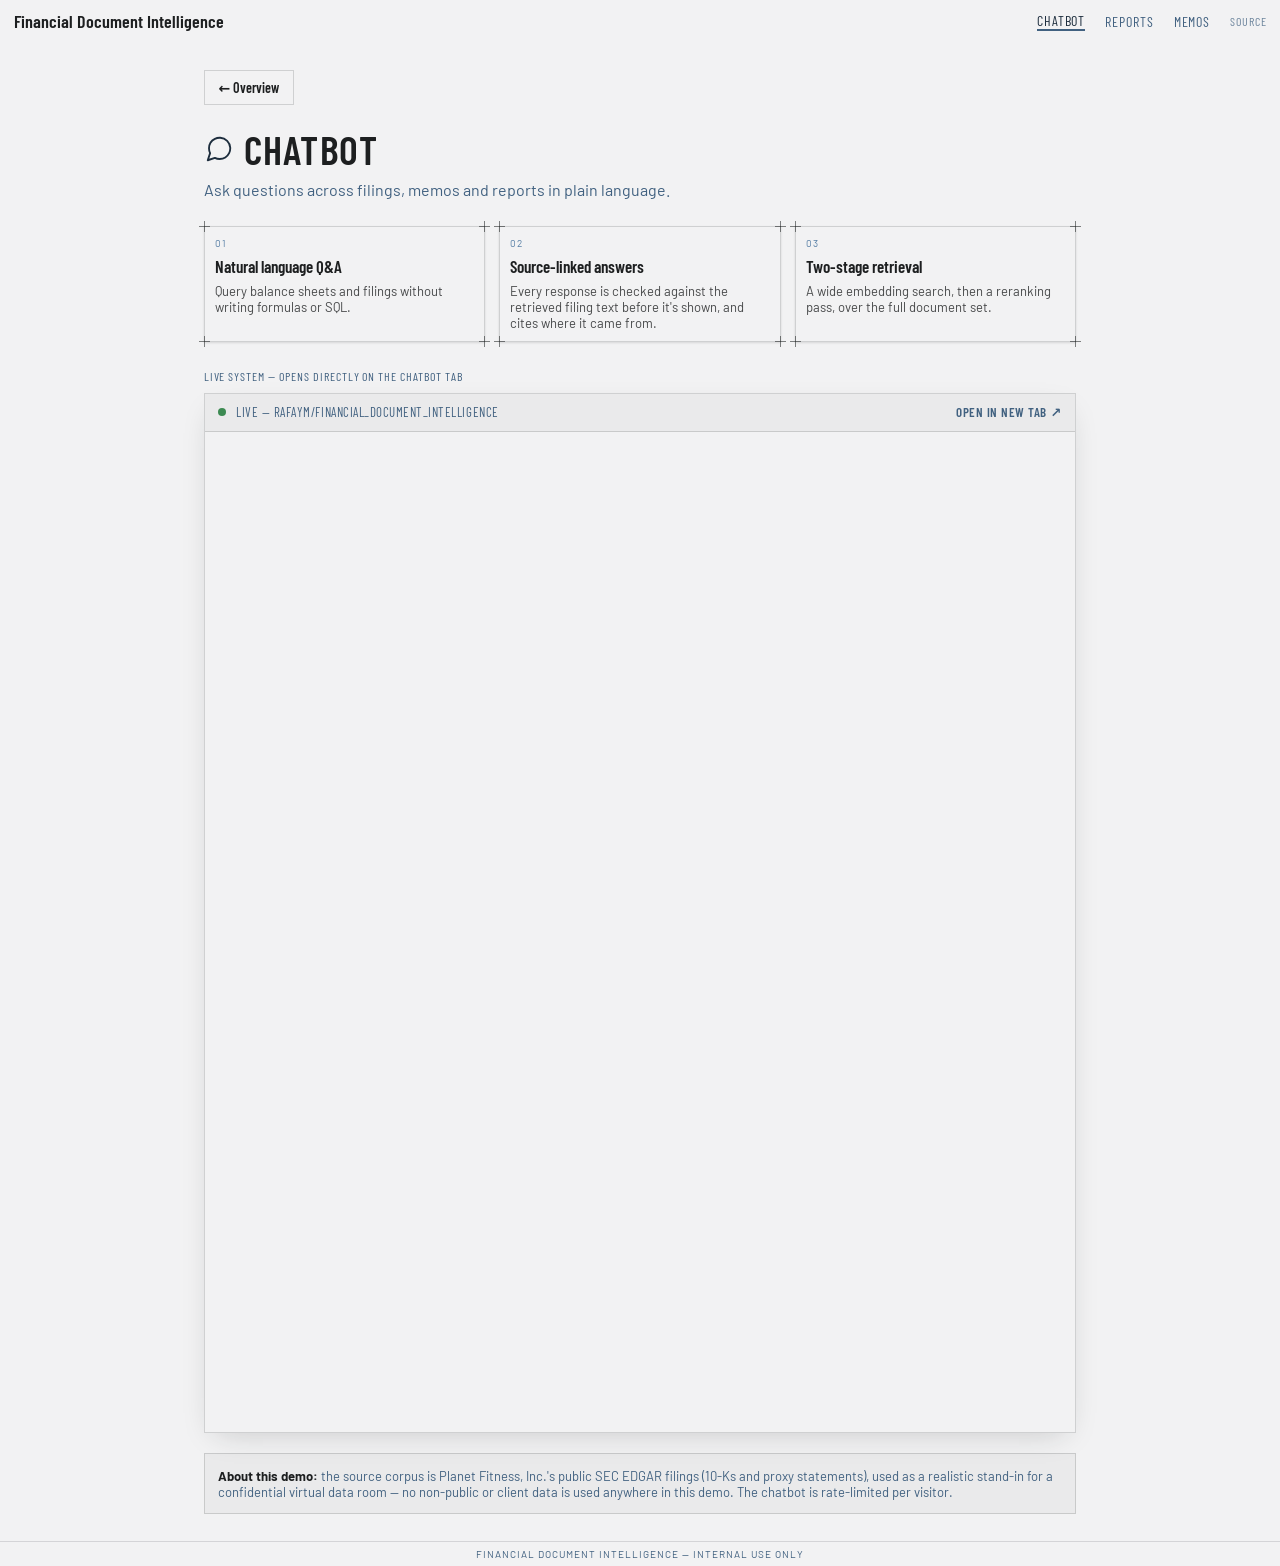
==== docs/chatbot.html @ c597f941 "Rebuild docs site with currency-themed design and wire it to the live Space Replace the single-page " ====
<!doctype html>
<html lang="en">
<head>
<meta charset="utf-8">
<meta name="viewport" content="width=device-width, initial-scale=1">
<title>Chatbot &mdash; Financial Document Intelligence</title>
<link rel="stylesheet" href="assets/style.css">
</head>
<body>
<div class="page-shell">
<nav class="nav"><a href="index.html" class="nav-brand">Financial Document Intelligence</a><div class="nav-links"><a href="chatbot.html" class="active">Chatbot</a><a href="reports.html">Reports</a><a href="memos.html">Memos</a><a href="https://github.com/rafaym1/Financial-Document-Intelligence" class="nav-source">Source</a></div></nav>
<main style="flex:1;padding:var(--space-8) var(--space-4);max-width:900px;margin:0 auto;width:100%">
  <a href="index.html" class="btn btn-secondary" style="margin-bottom:var(--space-6)">&larr; Overview</a>
  <div style="display:flex;align-items:center;gap:var(--space-3);margin-bottom:var(--space-2)">
    <svg viewBox="0 0 24 24" width="30" height="30" fill="none" stroke="var(--color-accent-900)" stroke-width="1.5" stroke-linecap="round" stroke-linejoin="round"><path d="M21 11.5a8.38 8.38 0 0 1-.9 3.8 8.5 8.5 0 0 1-7.6 4.7 8.38 8.38 0 0 1-3.8-.9L3 21l1.9-5.7a8.38 8.38 0 0 1-.9-3.8 8.5 8.5 0 0 1 4.7-7.6 8.38 8.38 0 0 1 3.8-.9h.5a8.48 8.48 0 0 1 8 8v.5z"></path></svg>
    <h1 style="font-size:40px;text-transform:uppercase;letter-spacing:0.03em">Chatbot</h1>
  </div>
  <p style="color:var(--color-accent-700);font-size:16px;margin:0 0 var(--space-8)">Ask questions across filings, memos and reports in plain language.</p>
  <div style="display:grid;grid-template-columns:repeat(3,1fr);gap:var(--space-4);margin-bottom:var(--space-8)">
    <div class="card blueprint elev-sm"><i class="corner tl"></i><i class="corner tr"></i><i class="corner bl"></i><i class="corner br"></i>
      <div class="card-kicker">01</div><div class="card-title">Natural language Q&amp;A</div><div class="card-body">Query balance sheets and filings without writing formulas or SQL.</div>
    </div>
    <div class="card blueprint elev-sm"><i class="corner tl"></i><i class="corner tr"></i><i class="corner bl"></i><i class="corner br"></i>
      <div class="card-kicker">02</div><div class="card-title">Source-linked answers</div><div class="card-body">Every response is checked against the retrieved filing text before it's shown, and cites where it came from.</div>
    </div>
    <div class="card blueprint elev-sm"><i class="corner tl"></i><i class="corner tr"></i><i class="corner bl"></i><i class="corner br"></i>
      <div class="card-kicker">03</div><div class="card-title">Two-stage retrieval</div><div class="card-body">A wide embedding search, then a reranking pass, over the full document set.</div>
    </div>
  </div>

  <div class="live-note">Live system &mdash; opens directly on the Chatbot tab</div>
  <div class="live-frame">
    <div class="live-titlebar">
      <span class="live-dot"></span>
      <span>Live &mdash; rafaym/Financial_Document_Intelligence</span>
      <a href="https://rafaym-financial-document-intelligence.hf.space" target="_blank" rel="noopener">Open in new tab &#8599;</a>
    </div>
    <iframe
      src="https://rafaym-financial-document-intelligence.hf.space/?tab=chatbot"
      title="Financial Document Intelligence &mdash; live chatbot"
      loading="lazy"
    ></iframe>
  </div>

  <div class="disclaimer">
    <strong>About this demo:</strong> the source corpus is Planet Fitness, Inc.'s public SEC EDGAR
    filings (10-Ks and proxy statements), used as a realistic stand-in for a confidential virtual
    data room &mdash; no non-public or client data is used anywhere in this demo. The chatbot is
    rate-limited per visitor.
  </div>
</main>
<footer>FINANCIAL DOCUMENT INTELLIGENCE &mdash; INTERNAL USE ONLY</footer>
</div>
</body>
</html>
---- docs/assets/style.css ----
@import url('https://fonts.googleapis.com/css2?family=Barlow:wght@400;500;700&family=Barlow+Condensed:wght@400;600&display=swap');

:root {
  --color-bg: #f2f2f3;
  --color-text: #1d1f20;
  --color-accent: #5980a6;
  --color-divider: color-mix(in srgb, #1d1f20 16%, transparent);
  --color-neutral-300: #d4d4d7;
  --color-accent-100: #eef6ff;
  --color-accent-700: #416180;
  --color-accent-900: #1d2d3d;
  --font-heading: "Barlow Condensed", system-ui, sans-serif;
  --font-heading-weight: 600;
  --font-body: "Barlow", system-ui, sans-serif;
  --space-2: 6.8px; --space-3: 10.2px; --space-4: 13.6px; --space-6: 20.4px; --space-8: 27.2px;
  --radius-md: 4px;
  --shadow-sm: 0 1px 2px color-mix(in srgb, #2b2b2d 14%, transparent);
  --shadow: 0 10px 30px -12px color-mix(in srgb, #1d1f20 22%, transparent);
  /* currency accents — deliberate departure from the steel palette for the literal dollar/coin motif */
  --bill-ink: #2f4a34; --bill-mid: #4f7358; --bill-light: #b9cdb4; --bill-paper: #eef3e7; --bill-paper-2: #dfe9d7;
  --copper: #b56a3c; --copper-light: #e3a874; --copper-dark: #5c3417; --copper-edge: #8a4a23;
  --silver: #9a9a94; --silver-light: #e6e6e2; --silver-dark: #3f3f3b; --silver-edge: #6b6b66;
  --gold: #c9a227; --gold-light: #eeda8f; --gold-dark: #5c4a0d; --gold-edge: #8a6b13;
  --live-dot: #3c8a52;
}
* { box-sizing: border-box; }
html, body { margin: 0; height: 100%; background: var(--color-bg); color: var(--color-text); font-family: var(--font-body); }
h1, h2, h3, h4 { font-family: var(--font-heading); font-weight: var(--font-heading-weight); margin: 0; }
a { color: var(--color-accent-700); text-decoration: none; }
a:hover { color: var(--color-accent-900); }

.page-shell { display: flex; flex-direction: column; min-height: 100vh; }
.shell-fixed { height: 100vh; }

.nav { display: flex; align-items: center; justify-content: space-between; padding: var(--space-3) var(--space-4); flex-wrap: wrap; row-gap: var(--space-2); }
.nav-brand { font-family: var(--font-heading); font-weight: var(--font-heading-weight); font-size: 18px; text-decoration: none; color: var(--color-text); }
.nav-links { display: flex; align-items: center; font-family: var(--font-heading); letter-spacing: 0.06em; text-transform: uppercase; font-size: 14px; }
.nav-links a { color: var(--color-accent-700); margin-right: var(--space-6); }
.nav-links a:last-child { margin-right: 0; }
.nav-links a.active { color: var(--color-accent-900); border-bottom: 2px solid var(--color-accent-700); }
.nav-links a.nav-source { font-size: 12px; opacity: 0.75; }

.blueprint { position: relative; border: 1px solid var(--color-divider); border-radius: 0; }
.blueprint > .corner { position: absolute; width: 11px; height: 11px; color: color-mix(in srgb, var(--color-text) 55%, transparent); }
.blueprint > .corner::before, .blueprint > .corner::after { content: ""; position: absolute; background: currentColor; }
.blueprint > .corner::before { left: 5px; top: 0; width: 1px; height: 100%; }
.blueprint > .corner::after { top: 5px; left: 0; width: 100%; height: 1px; }
.blueprint > .corner.tl { top: -6px; left: -6px; } .blueprint > .corner.tr { top: -6px; right: -6px; }
.blueprint > .corner.bl { bottom: -6px; left: -6px; } .blueprint > .corner.br { bottom: -6px; right: -6px; }

.btn { display: inline-flex; align-items: center; justify-content: center; gap: 6px; cursor: pointer; text-decoration: none; font-family: var(--font-heading); font-weight: var(--font-heading-weight); font-size: 14px; color: var(--color-text); background: transparent; border: 1px solid var(--color-divider); border-radius: 0; padding: 8px 14px; }
.btn-secondary:hover { background: color-mix(in srgb, var(--color-text) 7%, transparent); }

.card { display: flex; flex-direction: column; gap: var(--space-2); padding: var(--space-3); background: transparent; border: 1px solid var(--color-divider); border-radius: 0; }
.card-kicker { font-size: 10px; letter-spacing: 0.1em; text-transform: uppercase; color: var(--color-accent); }
.card-title { font-family: var(--font-heading); font-weight: var(--font-heading-weight); font-size: 17px; }
.card-body { margin: 0; font-size: 13px; opacity: 0.8; }
.elev-sm { box-shadow: var(--shadow-sm); }

footer { border-top: 1px solid var(--color-neutral-300); padding: 6px; text-align: center; font-size: 10px; letter-spacing: 0.1em; color: var(--color-accent-700); }

/* — dollar-note header — */
.note-banner { position: relative; width: 100%; height: clamp(130px,20vh,190px); background: var(--bill-paper); border-top: 1.5px solid var(--bill-ink); border-bottom: 1.5px solid var(--bill-ink); display: flex; align-items: center; justify-content: center; gap: var(--space-6); color: var(--bill-ink); padding: 0 var(--space-6); }
.note-banner .corner { color: var(--bill-ink); }
.note-serial { position: absolute; font-family: var(--font-body); font-size: 9px; letter-spacing: 0.14em; color: var(--bill-mid); }
.note-rosette { position: relative; flex: 0 0 auto; width: clamp(80px,14vh,110px); height: clamp(80px,14vh,110px); border-radius: 50%; background-image: repeating-conic-gradient(from 0deg, var(--bill-mid) 0deg 0.8deg, transparent 0.8deg 6deg); box-shadow: inset 0 0 0 2px var(--bill-light), inset 0 0 0 8px var(--bill-paper), inset 0 0 0 10px var(--bill-mid), inset 0 0 0 13px var(--bill-paper), inset 0 0 0 15px var(--bill-light); display: flex; align-items: center; justify-content: center; }
.note-rosette-inner { width: 44%; height: 44%; border-radius: 50%; background: var(--bill-paper-2); display: flex; align-items: center; justify-content: center; }
.note-ribbon { letter-spacing: 0.1em; font-family: var(--font-heading); font-size: clamp(10px,1.8vh,12px); border: 1px solid var(--bill-ink); padding: 2px 10px; color: var(--bill-ink); white-space: nowrap; }
.note-tagline { font-family: var(--font-heading); font-size: clamp(13px,2.4vh,16px); letter-spacing: 0.16em; color: var(--bill-ink); text-transform: uppercase; white-space: nowrap; }

.hero-main { flex: 1 1 auto; min-height: 0; display: flex; flex-direction: column; align-items: center; justify-content: center; padding: var(--space-3) var(--space-4); overflow: hidden; }

/* — coins — */
.coin-grid { display: flex; align-items: center; justify-content: center; gap: var(--space-8); width: min(100%,900px); flex: 1 1 auto; min-height: 0; }
.coin-link { text-decoration: none; display: flex; flex-direction: column; align-items: center; gap: var(--space-2); transition: transform 0.15s ease, background 0.15s ease; }
.coin-link:hover { transform: translateY(-6px); background: var(--color-accent-100); }
.coin { position: relative; width: clamp(120px,24vh,190px); height: clamp(120px,24vh,190px); border-radius: 50%; display: flex; align-items: center; justify-content: center; box-shadow: var(--shadow-sm); }
.coin-ring { position: absolute; inset: 8px; border-radius: 50%; }
.coin.copper { border: 3px dashed var(--copper); background: radial-gradient(circle at 35% 30%, var(--copper-light), var(--copper) 70%); }
.coin.copper .coin-ring { border: 1px solid var(--copper-edge); }
.coin.silver { border: 3px dashed var(--silver); background: radial-gradient(circle at 35% 30%, var(--silver-light), var(--silver) 70%); }
.coin.silver .coin-ring { border: 1px solid var(--silver-edge); }
.coin.gold { border: 3px dashed var(--gold); background: radial-gradient(circle at 35% 30%, var(--gold-light), var(--gold) 70%); }
.coin.gold .coin-ring { border: 1px solid var(--gold-edge); }
.coin-label { font-family: var(--font-heading); font-size: clamp(16px,2.4vh,20px); letter-spacing: 0.06em; color: var(--color-text); text-transform: uppercase; }
.coin-desc { font-size: clamp(11px,1.5vh,13px); color: var(--color-accent-700); text-align: center; max-width: 170px; }

/* — live system embed (sub-pages) — */
.live-note { font-family: var(--font-heading); font-size: 12px; letter-spacing: 0.08em; text-transform: uppercase; color: var(--color-accent-700); margin: 0 0 var(--space-3); }
.live-frame { border: 1px solid var(--color-divider); background: var(--color-bg); box-shadow: var(--shadow); overflow: hidden; }
.live-titlebar { display: flex; align-items: center; gap: 10px; background: color-mix(in srgb, var(--color-text) 4%, transparent); border-bottom: 1px solid var(--color-divider); padding: var(--space-3) var(--space-4); font-family: var(--font-heading); font-size: 13px; letter-spacing: 0.04em; text-transform: uppercase; color: var(--color-accent-700); }
.live-dot { width: 8px; height: 8px; border-radius: 50%; background: var(--live-dot); box-shadow: 0 0 0 0 color-mix(in srgb, var(--live-dot) 60%, transparent); animation: live-pulse 2s infinite; flex-shrink: 0; }
@keyframes live-pulse {
  0% { box-shadow: 0 0 0 0 color-mix(in srgb, var(--live-dot) 50%, transparent); }
  70% { box-shadow: 0 0 0 8px transparent; }
  100% { box-shadow: 0 0 0 0 transparent; }
}
.live-titlebar a { margin-left: auto; color: var(--color-accent-700); font-weight: 600; }
.live-titlebar a:hover { color: var(--color-accent-900); }
.live-frame iframe { display: block; width: 100%; height: 1000px; border: none; }
@media (max-width: 720px) {
  .live-frame iframe { height: 780px; }
}
.disclaimer { border: 1px solid var(--color-divider); background: color-mix(in srgb, var(--color-text) 4%, transparent); padding: var(--space-4); font-size: 13px; color: var(--color-accent-700); margin-top: var(--space-6); }
.disclaimer strong { color: var(--color-text); }

/* — small screens — */
@media (max-width: 700px) {
  .shell-fixed { height: auto; min-height: 100vh; }
  .hero-main { overflow: visible; padding: var(--space-6) var(--space-4); }
  .nav-links a { margin-right: var(--space-4); font-size: 12px; }

  .note-banner { flex-direction: column; height: auto; gap: var(--space-3); padding: var(--space-4); }
  .note-serial { position: static; text-align: center; }

  .coin-grid { flex-wrap: wrap; gap: var(--space-6); }
  .coin { width: 110px; height: 110px; }

  main > div[style*="grid-template-columns:repeat(3,1fr)"] {
    grid-template-columns: 1fr !important;
  }
}
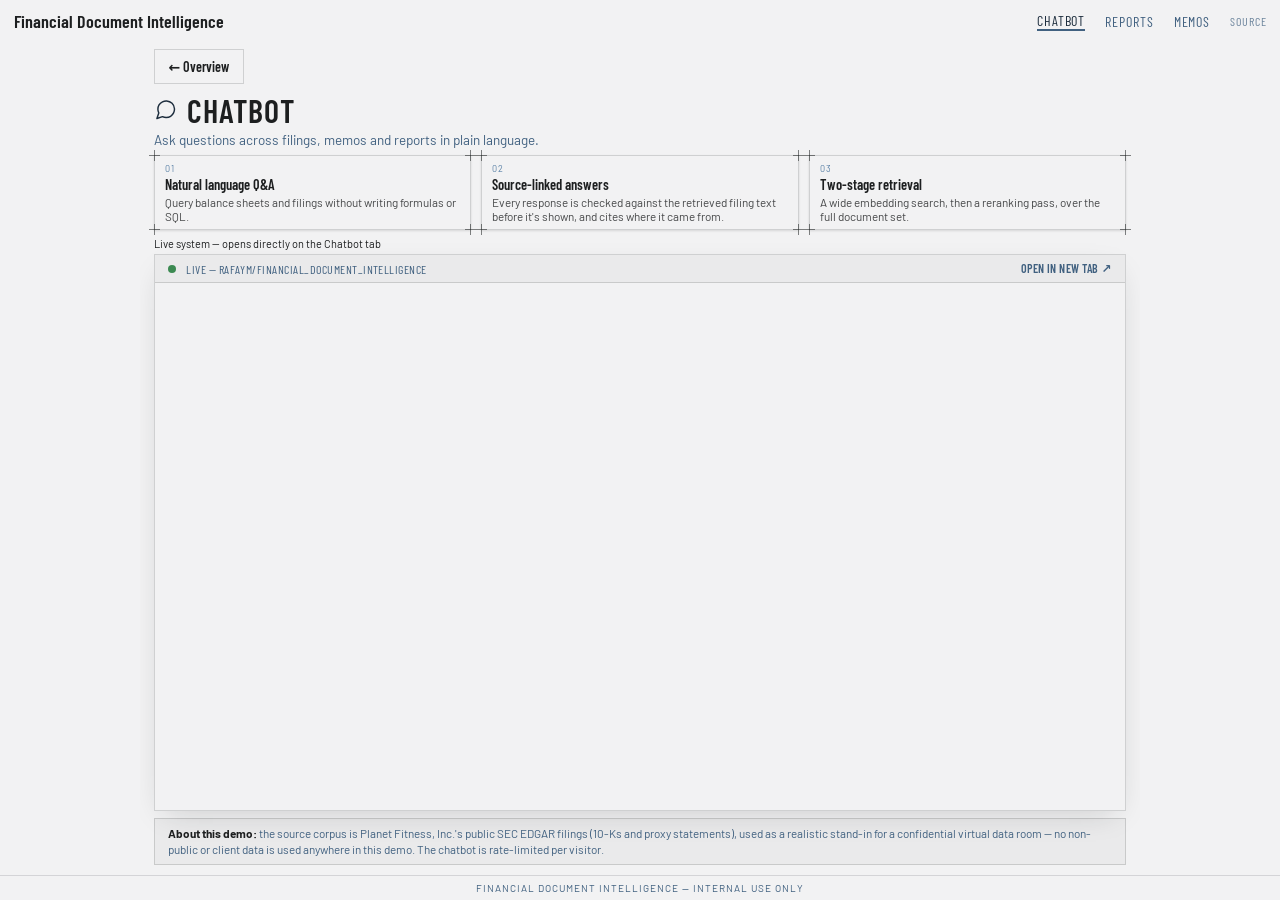
==== commit 12956f3c: "Updated UI" ====
--- a/docs/chatbot.html
+++ b/docs/chatbot.html
@@ -7,16 +7,16 @@
 <link rel="stylesheet" href="assets/style.css">
 </head>
 <body>
-<div class="page-shell">
+<div class="page-shell shell-fixed">
 <nav class="nav"><a href="index.html" class="nav-brand">Financial Document Intelligence</a><div class="nav-links"><a href="chatbot.html" class="active">Chatbot</a><a href="reports.html">Reports</a><a href="memos.html">Memos</a><a href="https://github.com/rafaym1/Financial-Document-Intelligence" class="nav-source">Source</a></div></nav>
-<main style="flex:1;padding:var(--space-8) var(--space-4);max-width:900px;margin:0 auto;width:100%">
-  <a href="index.html" class="btn btn-secondary" style="margin-bottom:var(--space-6)">&larr; Overview</a>
-  <div style="display:flex;align-items:center;gap:var(--space-3);margin-bottom:var(--space-2)">
-    <svg viewBox="0 0 24 24" width="30" height="30" fill="none" stroke="var(--color-accent-900)" stroke-width="1.5" stroke-linecap="round" stroke-linejoin="round"><path d="M21 11.5a8.38 8.38 0 0 1-.9 3.8 8.5 8.5 0 0 1-7.6 4.7 8.38 8.38 0 0 1-3.8-.9L3 21l1.9-5.7a8.38 8.38 0 0 1-.9-3.8 8.5 8.5 0 0 1 4.7-7.6 8.38 8.38 0 0 1 3.8-.9h.5a8.48 8.48 0 0 1 8 8v.5z"></path></svg>
-    <h1 style="font-size:40px;text-transform:uppercase;letter-spacing:0.03em">Chatbot</h1>
+<main class="sub-main">
+  <a href="index.html" class="btn btn-secondary sub-back">&larr; Overview</a>
+  <div class="sub-header">
+    <svg viewBox="0 0 24 24" fill="none" stroke="var(--color-accent-900)" stroke-width="1.5" stroke-linecap="round" stroke-linejoin="round"><path d="M21 11.5a8.38 8.38 0 0 1-.9 3.8 8.5 8.5 0 0 1-7.6 4.7 8.38 8.38 0 0 1-3.8-.9L3 21l1.9-5.7a8.38 8.38 0 0 1-.9-3.8 8.5 8.5 0 0 1 4.7-7.6 8.38 8.38 0 0 1 3.8-.9h.5a8.48 8.48 0 0 1 8 8v.5z"></path></svg>
+    <h1>Chatbot</h1>
   </div>
-  <p style="color:var(--color-accent-700);font-size:16px;margin:0 0 var(--space-8)">Ask questions across filings, memos and reports in plain language.</p>
-  <div style="display:grid;grid-template-columns:repeat(3,1fr);gap:var(--space-4);margin-bottom:var(--space-8)">
+  <p class="sub-sub">Ask questions across filings, memos and reports in plain language.</p>
+  <div class="sub-cards">
     <div class="card blueprint elev-sm"><i class="corner tl"></i><i class="corner tr"></i><i class="corner bl"></i><i class="corner br"></i>
       <div class="card-kicker">01</div><div class="card-title">Natural language Q&amp;A</div><div class="card-body">Query balance sheets and filings without writing formulas or SQL.</div>
     </div>
@@ -28,8 +28,8 @@
     </div>
   </div>
 
-  <div class="live-note">Live system &mdash; opens directly on the Chatbot tab</div>
-  <div class="live-frame">
+  <div class="sub-live-note">Live system &mdash; opens directly on the Chatbot tab</div>
+  <div class="live-frame sub-live-frame">
     <div class="live-titlebar">
       <span class="live-dot"></span>
       <span>Live &mdash; rafaym/Financial_Document_Intelligence</span>
@@ -42,7 +42,7 @@
     ></iframe>
   </div>
 
-  <div class="disclaimer">
+  <div class="disclaimer sub-disclaimer">
     <strong>About this demo:</strong> the source corpus is Planet Fitness, Inc.'s public SEC EDGAR
     filings (10-Ks and proxy statements), used as a realistic stand-in for a confidential virtual
     data room &mdash; no non-public or client data is used anywhere in this demo. The chatbot is
--- a/docs/assets/style.css
+++ b/docs/assets/style.css
@@ -104,6 +104,24 @@
 .disclaimer { border: 1px solid var(--color-divider); background: color-mix(in srgb, var(--color-text) 4%, transparent); padding: var(--space-4); font-size: 13px; color: var(--color-accent-700); margin-top: var(--space-6); }
 .disclaimer strong { color: var(--color-text); }
 
+/* — sub-page fixed layout (chatbot/reports/memos): fits one viewport, no scroll — */
+.sub-main { flex: 1 1 auto; min-height: 0; display: flex; flex-direction: column; padding: var(--space-2) var(--space-4) var(--space-3); max-width: 1000px; margin: 0 auto; width: 100%; overflow: hidden; }
+.sub-back { flex: 0 0 auto; align-self: flex-start; margin-bottom: var(--space-2); }
+.sub-header { flex: 0 0 auto; display: flex; align-items: center; gap: var(--space-3); margin-bottom: 2px; }
+.sub-header svg { width: clamp(18px,2.6vh,26px); height: clamp(18px,2.6vh,26px); flex-shrink: 0; }
+.sub-header h1 { font-size: clamp(22px,3.6vh,32px); text-transform: uppercase; letter-spacing: 0.03em; }
+.sub-sub { flex: 0 0 auto; color: var(--color-accent-700); font-size: clamp(12px,1.5vh,14px); margin: 0 0 var(--space-2); }
+.sub-cards { flex: 0 0 auto; display: grid; grid-template-columns: repeat(3,1fr); gap: var(--space-3); margin-bottom: var(--space-2); }
+.sub-cards .card { padding: var(--space-2) var(--space-3); gap: 2px; }
+.sub-cards .card-kicker { font-size: 9px; }
+.sub-cards .card-title { font-size: clamp(12px,1.6vh,15px); }
+.sub-cards .card-body { font-size: clamp(10px,1.3vh,12px); opacity: 0.8; }
+.sub-live-note { flex: 0 0 auto; margin: 0 0 4px; font-size: 11px; }
+.sub-live-frame { flex: 1 1 auto; min-height: 0; display: flex; flex-direction: column; }
+.sub-live-frame .live-titlebar { flex: 0 0 auto; padding: 6px var(--space-4); font-size: 12px; }
+.sub-live-frame iframe { flex: 1 1 auto; min-height: 0; height: auto; }
+.sub-disclaimer { flex: 0 0 auto; margin-top: var(--space-2); padding: 6px var(--space-4); font-size: clamp(10px,1.3vh,12px); line-height: 1.4; }
+
 /* — small screens — */
 @media (max-width: 700px) {
   .shell-fixed { height: auto; min-height: 100vh; }
@@ -119,4 +137,8 @@
   main > div[style*="grid-template-columns:repeat(3,1fr)"] {
     grid-template-columns: 1fr !important;
   }
+
+  .sub-main { overflow: visible; padding: var(--space-6) var(--space-4); }
+  .sub-cards { grid-template-columns: 1fr; }
+  .sub-live-frame iframe { height: 780px; flex: none; }
 }
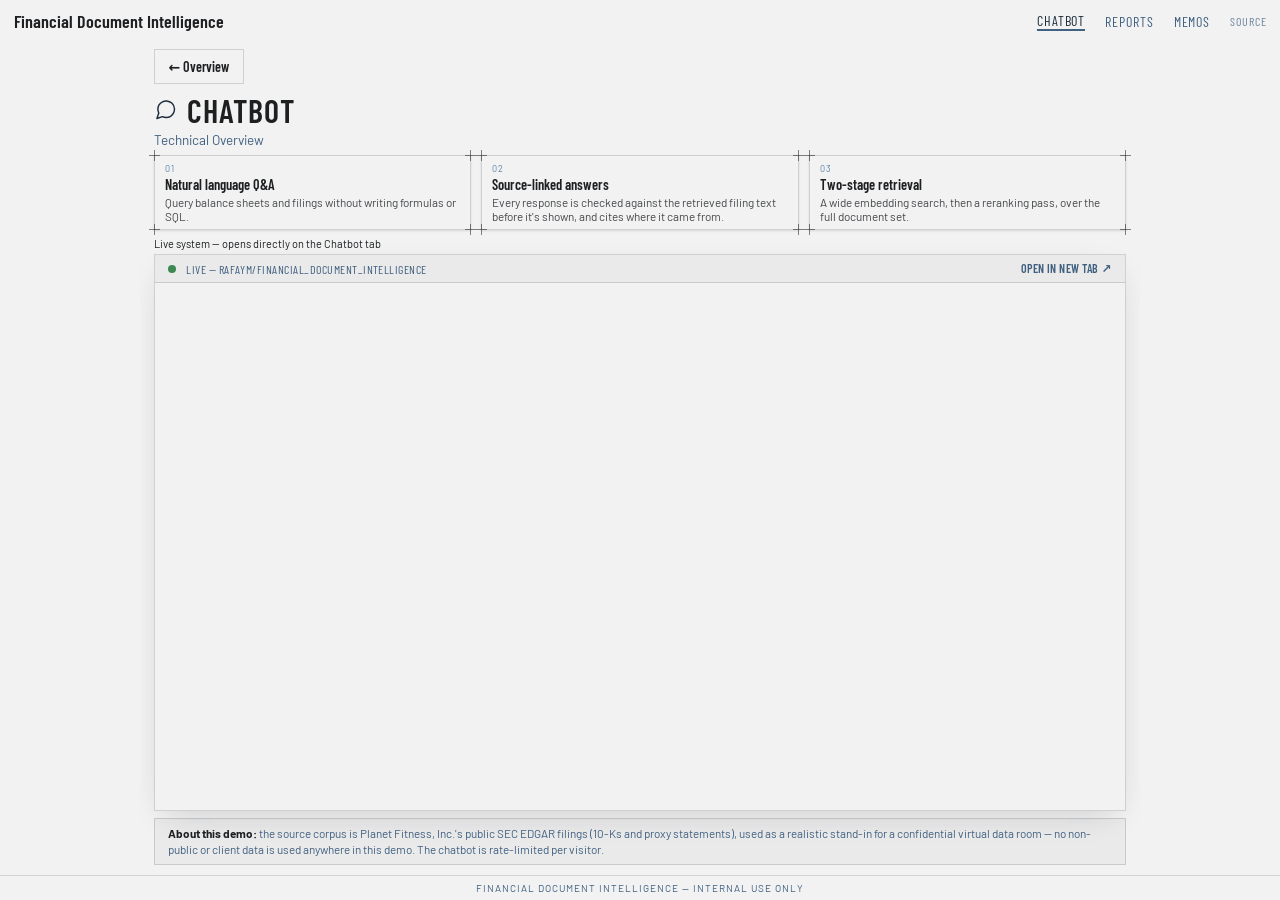
==== commit 8c778834: "Updated chatbot" ====
--- a/docs/chatbot.html
+++ b/docs/chatbot.html
@@ -15,7 +15,7 @@
     <svg viewBox="0 0 24 24" fill="none" stroke="var(--color-accent-900)" stroke-width="1.5" stroke-linecap="round" stroke-linejoin="round"><path d="M21 11.5a8.38 8.38 0 0 1-.9 3.8 8.5 8.5 0 0 1-7.6 4.7 8.38 8.38 0 0 1-3.8-.9L3 21l1.9-5.7a8.38 8.38 0 0 1-.9-3.8 8.5 8.5 0 0 1 4.7-7.6 8.38 8.38 0 0 1 3.8-.9h.5a8.48 8.48 0 0 1 8 8v.5z"></path></svg>
     <h1>Chatbot</h1>
   </div>
-  <p class="sub-sub">Ask questions across filings, memos and reports in plain language.</p>
+  <p class="sub-sub">Technical Overview</p>
   <div class="sub-cards">
     <div class="card blueprint elev-sm"><i class="corner tl"></i><i class="corner tr"></i><i class="corner bl"></i><i class="corner br"></i>
       <div class="card-kicker">01</div><div class="card-title">Natural language Q&amp;A</div><div class="card-body">Query balance sheets and filings without writing formulas or SQL.</div>
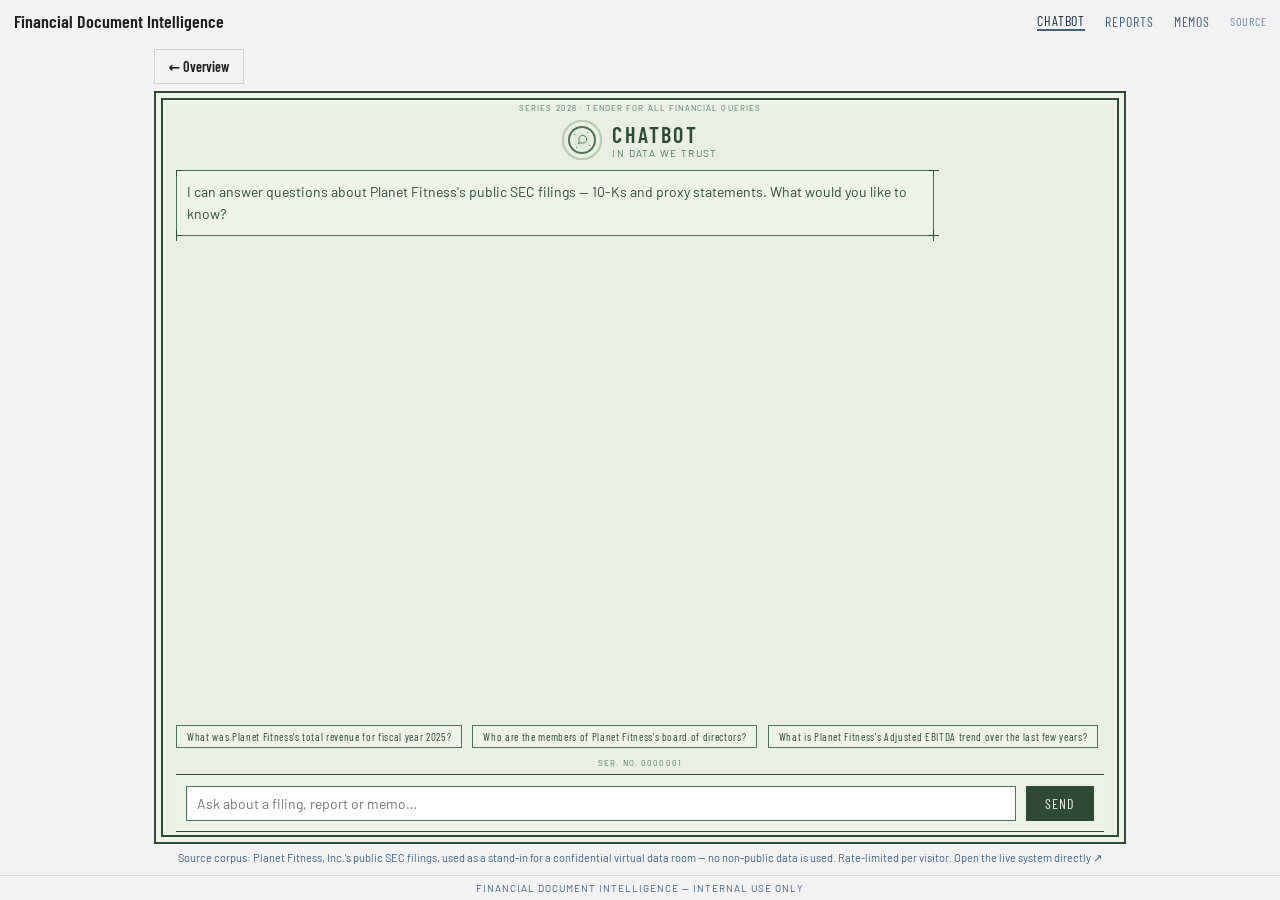
==== commit 19b22780: "Replace chatbot iframe with a native chat UI wired to the live API Rebuilds docs/chatbot.html per th" ====
--- a/docs/chatbot.html
+++ b/docs/chatbot.html
@@ -11,45 +11,207 @@
 <nav class="nav"><a href="index.html" class="nav-brand">Financial Document Intelligence</a><div class="nav-links"><a href="chatbot.html" class="active">Chatbot</a><a href="reports.html">Reports</a><a href="memos.html">Memos</a><a href="https://github.com/rafaym1/Financial-Document-Intelligence" class="nav-source">Source</a></div></nav>
 <main class="sub-main">
   <a href="index.html" class="btn btn-secondary sub-back">&larr; Overview</a>
-  <div class="sub-header">
-    <svg viewBox="0 0 24 24" fill="none" stroke="var(--color-accent-900)" stroke-width="1.5" stroke-linecap="round" stroke-linejoin="round"><path d="M21 11.5a8.38 8.38 0 0 1-.9 3.8 8.5 8.5 0 0 1-7.6 4.7 8.38 8.38 0 0 1-3.8-.9L3 21l1.9-5.7a8.38 8.38 0 0 1-.9-3.8 8.5 8.5 0 0 1 4.7-7.6 8.38 8.38 0 0 1 3.8-.9h.5a8.48 8.48 0 0 1 8 8v.5z"></path></svg>
-    <h1>Chatbot</h1>
+
+  <div class="chat-frame">
+    <div class="chat-serial">SERIES 2026 &middot; TENDER FOR ALL FINANCIAL QUERIES</div>
+    <div class="chat-header">
+      <div class="chat-rosette">
+        <div class="chat-rosette-inner">
+          <svg viewBox="0 0 24 24" fill="none" stroke="var(--bill-ink)" stroke-width="1.5" stroke-linecap="round" stroke-linejoin="round"><path d="M21 11.5a8.38 8.38 0 0 1-.9 3.8 8.5 8.5 0 0 1-7.6 4.7 8.38 8.38 0 0 1-3.8-.9L3 21l1.9-5.7a8.38 8.38 0 0 1-.9-3.8 8.5 8.5 0 0 1 4.7-7.6 8.38 8.38 0 0 1 3.8-.9h.5a8.48 8.48 0 0 1 8 8v.5z"></path></svg>
+        </div>
+      </div>
+      <div>
+        <h1>Chatbot</h1>
+        <div class="chat-header-sub">In Data We Trust</div>
+      </div>
+    </div>
+
+    <div class="chat-scroll" id="chatScroll">
+      <div class="chat-msg-bot blueprint"><i class="corner tl"></i><i class="corner tr"></i><i class="corner bl"></i><i class="corner br"></i>
+        <div class="msg-text"><p>I can answer questions about Planet Fitness's public SEC filings &mdash; 10-Ks and proxy statements. What would you like to know?</p></div>
+      </div>
+    </div>
+
+    <div class="chat-suggestions" id="chatSuggestions">
+      <button type="button" class="chat-chip">What was Planet Fitness's total revenue for fiscal year 2025?</button>
+      <button type="button" class="chat-chip">Who are the members of Planet Fitness's board of directors?</button>
+      <button type="button" class="chat-chip">What is Planet Fitness's Adjusted EBITDA trend over the last few years?</button>
+    </div>
+
+    <div class="chat-serial-2">SER. NO. 0000001</div>
+    <form class="chat-composer" id="chatForm">
+      <input type="text" id="chatInput" placeholder="Ask about a filing, report or memo&hellip;" autocomplete="off">
+      <button type="submit" id="chatSend">Send</button>
+    </form>
   </div>
-  <p class="sub-sub">Technical Overview</p>
-  <div class="sub-cards">
-    <div class="card blueprint elev-sm"><i class="corner tl"></i><i class="corner tr"></i><i class="corner bl"></i><i class="corner br"></i>
-      <div class="card-kicker">01</div><div class="card-title">Natural language Q&amp;A</div><div class="card-body">Query balance sheets and filings without writing formulas or SQL.</div>
-    </div>
-    <div class="card blueprint elev-sm"><i class="corner tl"></i><i class="corner tr"></i><i class="corner bl"></i><i class="corner br"></i>
-      <div class="card-kicker">02</div><div class="card-title">Source-linked answers</div><div class="card-body">Every response is checked against the retrieved filing text before it's shown, and cites where it came from.</div>
-    </div>
-    <div class="card blueprint elev-sm"><i class="corner tl"></i><i class="corner tr"></i><i class="corner bl"></i><i class="corner br"></i>
-      <div class="card-kicker">03</div><div class="card-title">Two-stage retrieval</div><div class="card-body">A wide embedding search, then a reranking pass, over the full document set.</div>
-    </div>
-  </div>
-
-  <div class="sub-live-note">Live system &mdash; opens directly on the Chatbot tab</div>
-  <div class="live-frame sub-live-frame">
-    <div class="live-titlebar">
-      <span class="live-dot"></span>
-      <span>Live &mdash; rafaym/Financial_Document_Intelligence</span>
-      <a href="https://rafaym-financial-document-intelligence.hf.space" target="_blank" rel="noopener">Open in new tab &#8599;</a>
-    </div>
-    <iframe
-      src="https://rafaym-financial-document-intelligence.hf.space/?tab=chatbot"
-      title="Financial Document Intelligence &mdash; live chatbot"
-      loading="lazy"
-    ></iframe>
-  </div>
-
-  <div class="disclaimer sub-disclaimer">
-    <strong>About this demo:</strong> the source corpus is Planet Fitness, Inc.'s public SEC EDGAR
-    filings (10-Ks and proxy statements), used as a realistic stand-in for a confidential virtual
-    data room &mdash; no non-public or client data is used anywhere in this demo. The chatbot is
-    rate-limited per visitor.
-  </div>
+
+  <p class="chat-footnote">
+    Source corpus: Planet Fitness, Inc.'s public SEC filings, used as a stand-in for a confidential virtual data room &mdash; no non-public data is used. Rate-limited per visitor.
+    <a href="https://rafaym-financial-document-intelligence.hf.space/?tab=chatbot" target="_blank" rel="noopener">Open the live system directly &#8599;</a>
+  </p>
 </main>
 <footer>FINANCIAL DOCUMENT INTELLIGENCE &mdash; INTERNAL USE ONLY</footer>
 </div>
+<script>
+(function () {
+  const API_BASE = "https://rafaym-financial-document-intelligence.hf.space";
+  const API_NAME = "handle_question";
+
+  const scrollEl = document.getElementById("chatScroll");
+  const form = document.getElementById("chatForm");
+  const input = document.getElementById("chatInput");
+  const sendBtn = document.getElementById("chatSend");
+  const chips = Array.from(document.querySelectorAll(".chat-chip"));
+
+  function escapeHtml(str) {
+    return str.replace(/[&<>"']/g, (c) => ({ "&": "&amp;", "<": "&lt;", ">": "&gt;", '"': "&quot;", "'": "&#39;" }[c]));
+  }
+
+  function renderInline(text) {
+    return escapeHtml(text).replace(/\*\*(.+?)\*\*/g, "<strong>$1</strong>");
+  }
+
+  function renderMarkdown(text) {
+    const lines = text.split("\n");
+    let html = "";
+    let inList = false;
+    for (const line of lines) {
+      const trimmed = line.trim();
+      if (trimmed.startsWith("- ")) {
+        if (!inList) { html += "<ul>"; inList = true; }
+        html += `<li>${renderInline(trimmed.slice(2))}</li>`;
+      } else {
+        if (inList) { html += "</ul>"; inList = false; }
+        if (trimmed) html += `<p>${renderInline(trimmed)}</p>`;
+      }
+    }
+    if (inList) html += "</ul>";
+    return html || "<p></p>";
+  }
+
+  function scrollToBottom() {
+    scrollEl.scrollTop = scrollEl.scrollHeight;
+  }
+
+  function appendUserMessage(text) {
+    const div = document.createElement("div");
+    div.className = "chat-msg-user";
+    div.textContent = text;
+    scrollEl.appendChild(div);
+    scrollToBottom();
+  }
+
+  function appendBotThinking() {
+    const div = document.createElement("div");
+    div.className = "chat-msg-bot blueprint thinking";
+    div.innerHTML = '<i class="corner tl"></i><i class="corner tr"></i><i class="corner bl"></i><i class="corner br"></i><div class="msg-text"><p>Consulting the ledger&hellip;</p></div>';
+    scrollEl.appendChild(div);
+    scrollToBottom();
+    return div;
+  }
+
+  function fillBotMessage(el, answer, sourcesMd, verificationMd) {
+    el.classList.remove("thinking");
+    const textEl = el.querySelector(".msg-text");
+    textEl.innerHTML = renderMarkdown(answer || "");
+
+    const sources = (sourcesMd || "")
+      .split("\n")
+      .map((l) => l.replace(/^- /, "").replace(/\*\*/g, "").trim())
+      .filter(Boolean);
+    for (const s of sources) {
+      const tag = document.createElement("div");
+      tag.className = "chat-source";
+      tag.textContent = "SOURCE: " + s;
+      el.appendChild(tag);
+    }
+
+    if (verificationMd) {
+      const ok = verificationMd.trim().startsWith("✅");
+      const v = document.createElement("div");
+      v.className = "chat-verify" + (ok ? "" : " warn");
+      v.textContent = verificationMd.replace(/^[✅⚠️]+\s*/, "");
+      el.appendChild(v);
+    }
+    scrollToBottom();
+  }
+
+  async function callChatbot(question) {
+    const postRes = await fetch(`${API_BASE}/gradio_api/call/${API_NAME}`, {
+      method: "POST",
+      headers: { "Content-Type": "application/json" },
+      body: JSON.stringify({ data: [question] }),
+    });
+    if (!postRes.ok) throw new Error("request failed: " + postRes.status);
+    const { event_id } = await postRes.json();
+
+    const streamRes = await fetch(`${API_BASE}/gradio_api/call/${API_NAME}/${event_id}`);
+    if (!streamRes.ok || !streamRes.body) throw new Error("stream failed: " + streamRes.status);
+    const reader = streamRes.body.getReader();
+    const decoder = new TextDecoder();
+    let buf = "";
+    while (true) {
+      const { value, done } = await reader.read();
+      if (done) break;
+      buf += decoder.decode(value, { stream: true });
+      const chunks = buf.split("\n\n");
+      buf = chunks.pop();
+      for (const chunk of chunks) {
+        const eventMatch = chunk.match(/^event: (\w+)/m);
+        const dataMatch = chunk.match(/^data: ([\s\S]*)$/m);
+        if (!eventMatch || !dataMatch) continue;
+        if (eventMatch[1] === "complete") return JSON.parse(dataMatch[1]);
+        if (eventMatch[1] === "error") throw new Error("backend error");
+      }
+    }
+    throw new Error("stream ended without a result");
+  }
+
+  let busy = false;
+
+  function setControlsDisabled(disabled) {
+    input.disabled = disabled;
+    sendBtn.disabled = disabled;
+    chips.forEach((c) => (c.disabled = disabled));
+  }
+
+  async function send(text) {
+    text = (text || "").trim();
+    if (!text || busy) return;
+    busy = true;
+    input.value = "";
+    setControlsDisabled(true);
+    appendUserMessage(text);
+    const thinkingEl = appendBotThinking();
+    const slowTimer = setTimeout(() => {
+      const t = thinkingEl.querySelector(".msg-text");
+      if (t) t.innerHTML = "<p>Consulting the ledger&hellip; the live system can take a little longer to wake up on its first answer of the day.</p>";
+    }, 8000);
+
+    let limitReached = false;
+    try {
+      const [answer, sources, verification] = await callChatbot(text);
+      clearTimeout(slowTimer);
+      fillBotMessage(thinkingEl, answer, sources, verification);
+      limitReached = /reached the demo limit/i.test(answer || "");
+    } catch (err) {
+      clearTimeout(slowTimer);
+      thinkingEl.classList.remove("thinking");
+      const textEl = thinkingEl.querySelector(".msg-text");
+      textEl.innerHTML = `<p>Couldn&rsquo;t reach the live system just now. <a href="${API_BASE}/?tab=chatbot" target="_blank" rel="noopener">Open it directly &#8599;</a>, or try again in a moment.</p>`;
+    } finally {
+      busy = false;
+      setControlsDisabled(limitReached);
+      if (!limitReached) input.focus();
+    }
+  }
+
+  form.addEventListener("submit", (e) => {
+    e.preventDefault();
+    send(input.value);
+  });
+  chips.forEach((chip) => chip.addEventListener("click", () => send(chip.textContent)));
+})();
+</script>
 </body>
 </html>
--- a/docs/assets/style.css
+++ b/docs/assets/style.css
@@ -17,7 +17,7 @@
   --shadow-sm: 0 1px 2px color-mix(in srgb, #2b2b2d 14%, transparent);
   --shadow: 0 10px 30px -12px color-mix(in srgb, #1d1f20 22%, transparent);
   /* currency accents — deliberate departure from the steel palette for the literal dollar/coin motif */
-  --bill-ink: #2f4a34; --bill-mid: #4f7358; --bill-light: #b9cdb4; --bill-paper: #eef3e7; --bill-paper-2: #dfe9d7;
+  --bill-ink: #2f4a34; --bill-mid: #4f7358; --bill-light: #b9cdb4; --bill-paper: #eef3e7; --bill-paper-2: #dfe9d7; --bill-frame: #e9f0e3;
   --copper: #b56a3c; --copper-light: #e3a874; --copper-dark: #5c3417; --copper-edge: #8a4a23;
   --silver: #9a9a94; --silver-light: #e6e6e2; --silver-dark: #3f3f3b; --silver-edge: #6b6b66;
   --gold: #c9a227; --gold-light: #eeda8f; --gold-dark: #5c4a0d; --gold-edge: #8a6b13;
@@ -104,6 +104,45 @@
 .disclaimer { border: 1px solid var(--color-divider); background: color-mix(in srgb, var(--color-text) 4%, transparent); padding: var(--space-4); font-size: 13px; color: var(--color-accent-700); margin-top: var(--space-6); }
 .disclaimer strong { color: var(--color-text); }
 
+/* — chatbot: native chat UI in an engraved banknote frame — */
+.chat-frame { position: relative; flex: 1 1 auto; min-height: 0; display: flex; flex-direction: column; background: var(--bill-frame); border: 2px solid var(--bill-ink); box-shadow: inset 0 0 0 5px var(--bill-paper), inset 0 0 0 7px var(--bill-ink), inset 0 0 0 10px var(--bill-paper); padding: var(--space-3) var(--space-6) var(--space-3); }
+.chat-serial { flex: 0 0 auto; text-align: center; font-size: 8px; letter-spacing: 0.14em; color: var(--bill-mid); }
+.chat-header { flex: 0 0 auto; display: flex; align-items: center; justify-content: center; gap: var(--space-3); margin: var(--space-2) 0 var(--space-3); }
+.chat-rosette { position: relative; width: 40px; height: 40px; border-radius: 50%; flex: 0 0 auto; background-image: repeating-conic-gradient(from 0deg, var(--bill-mid) 0deg 0.8deg, transparent 0.8deg 6deg); box-shadow: inset 0 0 0 2px var(--bill-light), inset 0 0 0 6px var(--bill-frame), inset 0 0 0 8px var(--bill-mid), inset 0 0 0 10px var(--bill-frame); display: flex; align-items: center; justify-content: center; }
+.chat-rosette-inner { width: 46%; height: 46%; border-radius: 50%; background: var(--bill-paper-2); display: flex; align-items: center; justify-content: center; }
+.chat-rosette svg { width: 60%; height: 60%; }
+.chat-header h1 { font-size: 22px; letter-spacing: 0.1em; text-transform: uppercase; color: var(--bill-ink); margin: 0; }
+.chat-header-sub { font-size: 10px; letter-spacing: 0.14em; color: var(--bill-mid); text-transform: uppercase; }
+
+.chat-scroll { flex: 1 1 auto; min-height: 0; overflow-y: auto; display: flex; flex-direction: column; gap: var(--space-3); padding-right: 4px; }
+.chat-scroll::-webkit-scrollbar { width: 8px; }
+.chat-scroll::-webkit-scrollbar-thumb { background: var(--color-neutral-300); }
+
+.chat-msg-user { align-self: flex-end; max-width: 78%; background: var(--bill-ink); color: var(--bill-paper); padding: var(--space-3) var(--space-4); border: 1px solid #1d2f21; border-radius: var(--radius-md); font-size: 14px; line-height: 1.5; background-image: repeating-linear-gradient(135deg, rgba(238,243,231,0.05) 0 2px, transparent 2px 6px); white-space: pre-wrap; }
+.chat-msg-bot { align-self: flex-start; max-width: 82%; padding: var(--space-3); border-color: var(--bill-mid); background: var(--bill-paper); }
+.chat-msg-bot > .corner { color: var(--bill-ink); }
+.chat-msg-bot .msg-text { font-size: 14px; line-height: 1.55; color: var(--bill-ink); }
+.chat-msg-bot .msg-text p { margin: 0 0 8px; }
+.chat-msg-bot .msg-text p:last-child { margin-bottom: 0; }
+.chat-msg-bot .msg-text ul { margin: 0 0 8px; padding-left: 18px; }
+.chat-msg-bot.thinking .msg-text { color: var(--bill-mid); }
+.chat-source { display: inline-block; margin: var(--space-2) 6px 0 0; font-size: 10px; letter-spacing: 0.08em; border: 1px solid var(--bill-mid); color: var(--bill-mid); padding: 2px 8px; font-family: var(--font-heading); }
+.chat-verify { display: block; margin-top: var(--space-2); font-size: 11px; color: var(--bill-mid); white-space: pre-line; }
+.chat-verify.warn { color: var(--copper-edge); }
+
+.chat-suggestions { flex: 0 0 auto; display: flex; gap: var(--space-3); margin: var(--space-3) 0; flex-wrap: wrap; }
+.chat-chip { cursor: pointer; background: var(--bill-paper); font: inherit; font-size: 11px; letter-spacing: 0.06em; white-space: nowrap; border: 1px solid var(--bill-mid); color: var(--bill-ink); padding: 4px 10px; font-family: var(--font-heading); }
+.chat-chip:hover:not(:disabled) { background: var(--bill-paper-2); }
+.chat-chip:disabled { opacity: 0.5; cursor: not-allowed; }
+
+.chat-serial-2 { flex: 0 0 auto; text-align: center; font-size: 8px; letter-spacing: 0.14em; color: var(--bill-mid); margin-bottom: 6px; }
+.chat-composer { flex: 0 0 auto; display: flex; gap: var(--space-3); border-top: 1.5px solid var(--bill-ink); border-bottom: 1.5px solid var(--bill-ink); background: var(--bill-paper); padding: var(--space-3); }
+.chat-composer input { flex: 1; background: #fff; border: 1px solid var(--bill-mid); border-radius: 0; color: var(--bill-ink); font: inherit; font-size: 14px; padding: 8px 10px; }
+.chat-composer input:disabled { opacity: 0.6; }
+.chat-composer button { cursor: pointer; font-family: var(--font-heading); letter-spacing: 0.06em; text-transform: uppercase; font-size: 14px; border: 1.5px solid var(--bill-ink); background: var(--bill-ink); color: var(--bill-paper); padding: 8px 18px; }
+.chat-composer button:disabled { opacity: 0.6; cursor: not-allowed; }
+.chat-footnote { flex: 0 0 auto; margin: var(--space-2) 0 0; font-size: 11px; color: var(--color-accent-700); text-align: center; }
+
 /* — sub-page fixed layout (chatbot/reports/memos): fits one viewport, no scroll — */
 .sub-main { flex: 1 1 auto; min-height: 0; display: flex; flex-direction: column; padding: var(--space-2) var(--space-4) var(--space-3); max-width: 1000px; margin: 0 auto; width: 100%; overflow: hidden; }
 .sub-back { flex: 0 0 auto; align-self: flex-start; margin-bottom: var(--space-2); }
@@ -141,4 +180,7 @@
   .sub-main { overflow: visible; padding: var(--space-6) var(--space-4); }
   .sub-cards { grid-template-columns: 1fr; }
   .sub-live-frame iframe { height: 780px; flex: none; }
+
+  .chat-frame { min-height: 70vh; }
+  .chat-msg-user, .chat-msg-bot { max-width: 92%; }
 }
